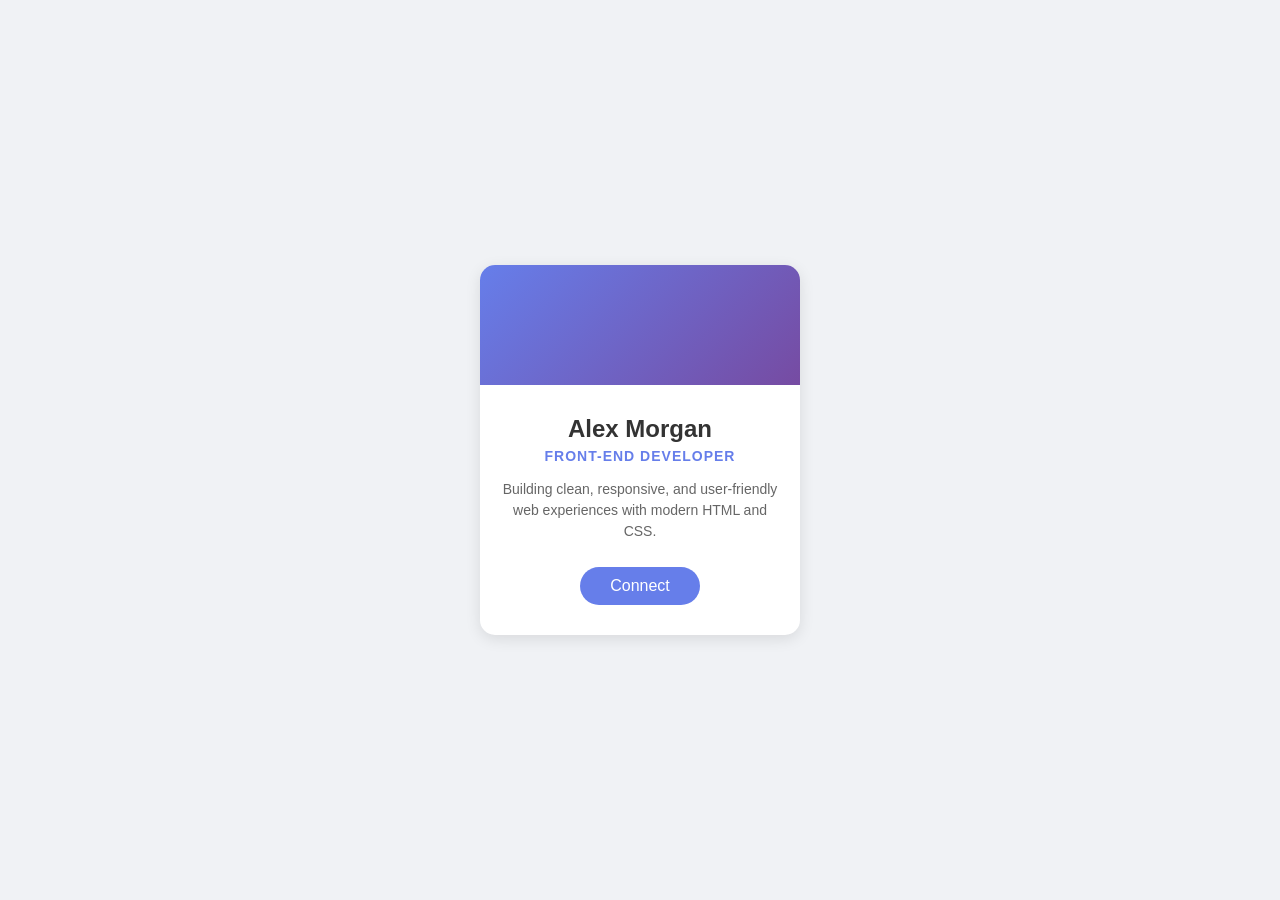
==== index.html @ 4572a7ae "lk" ====
<!DOCTYPE html>
<html lang="en">
<head>
    <meta charset="UTF-8">
    <meta name="viewport" content="width=device-width, initial-scale=1.0">
    <title>Profile Card</title>
    <link rel="stylesheet" href="style.css">
</head>
<body>

    <div class="card">
        <div class="card-image"></div>
        <div class="card-content">
            <h2>Alex Morgan</h2>
            <p class="title">Front-End Developer</p>
            <p class="bio">Building clean, responsive, and user-friendly web experiences with modern HTML and CSS.</p>
            <a href="#" class="btn">Connect</a>
        </div>
    </div>

</body>
</html>
---- style.css ----
/* Reset default margins and padding */
* {
    margin: 0;
    padding: 0;
    box-sizing: border-box;
    font-family: 'Segoe UI', Tahoma, Geneva, Verdana, sans-serif;
}

/* Center the card on the screen */
body {
    background-color: #f0f2f5;
    display: flex;
    justify-content: center;
    align-items: center;
    min-height: 100vh;
}

/* Main card design */
.card {
    background-color: #ffffff;
    border-radius: 15px;
    box-shadow: 0 4px 15px rgba(0, 0, 0, 0.1);
    overflow: hidden;
    width: 320px;
    text-align: center;
    transition: transform 0.3s ease;
}

/* Hover effect on card */
.card:hover {
    transform: translateY(-5px);
}

/* Top placeholder image decorative element */
.card-image {
    background: linear-gradient(135deg, #667eea 0%, #764ba2 100%);
    height: 120px;
}

/* Content positioning */
.card-content {
    padding: 30px 20px;
}

.card-content h2 {
    color: #333333;
    font-size: 24px;
    margin-bottom: 5px;
}

.card-content .title {
    color: #667eea;
    font-size: 14px;
    font-weight: 600;
    text-transform: uppercase;
    letter-spacing: 1px;
    margin-bottom: 15px;
}

.card-content .bio {
    color: #666666;
    font-size: 14px;
    line-height: 1.5;
    margin-bottom: 25px;
}

/* Interactive Action Button */
.btn {
    display: inline-block;
    background-color: #667eea;
    color: #ffffff;
    text-decoration: none;
    padding: 10px 30px;
    border-radius: 25px;
    font-weight: 500;
    transition: background-color 0.3s ease;
}

.btn:hover {
    background-color: #5a6fd6;



















    
}
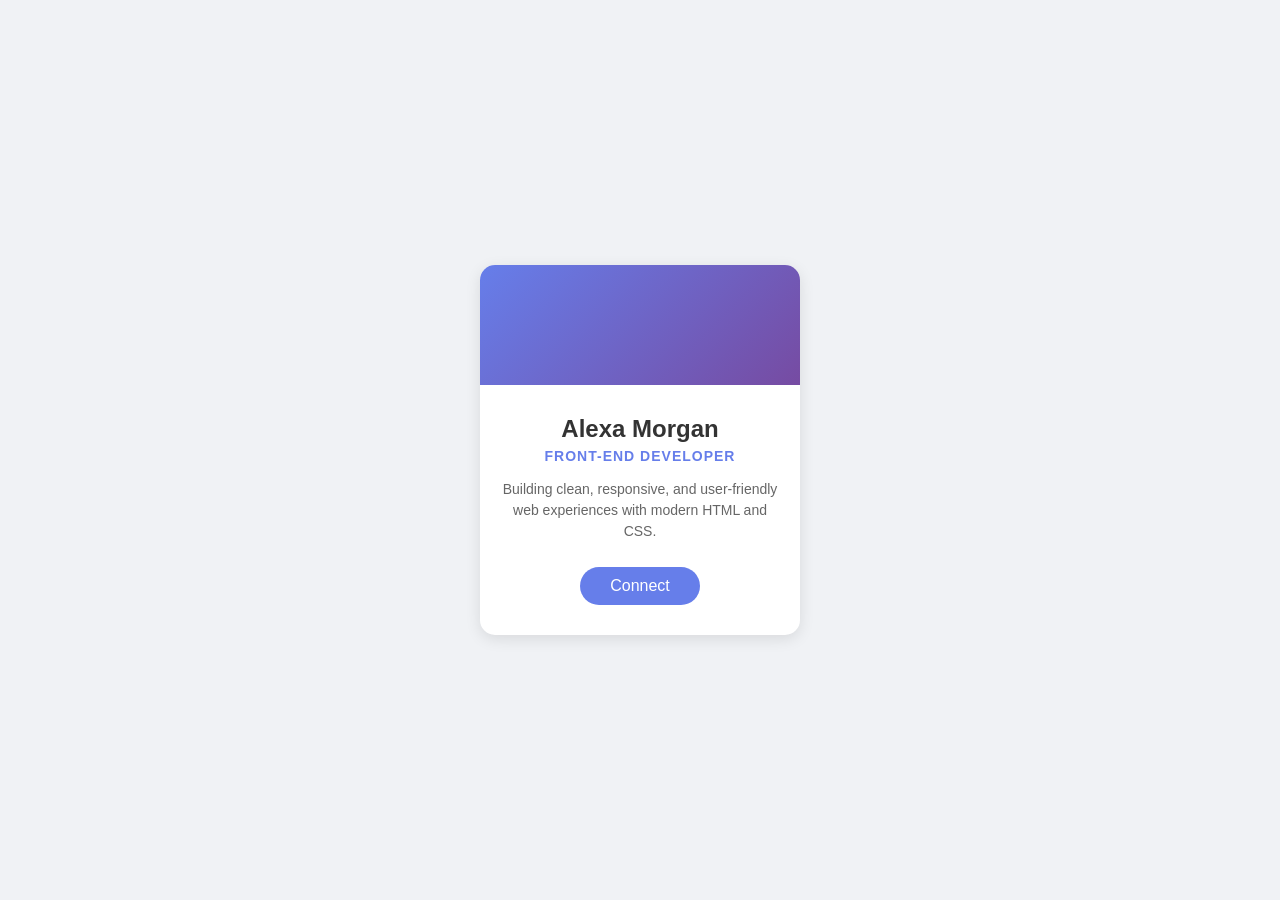
==== commit 07a09436: "kj" ====
--- a/index.html
+++ b/index.html
@@ -7,11 +7,13 @@
     <link rel="stylesheet" href="style.css">
 </head>
 <body>
+    
+
 
     <div class="card">
         <div class="card-image"></div>
         <div class="card-content">
-            <h2>Alex Morgan</h2>
+            <h2>Alexa Morgan</h2>
             <p class="title">Front-End Developer</p>
             <p class="bio">Building clean, responsive, and user-friendly web experiences with modern HTML and CSS.</p>
             <a href="#" class="btn">Connect</a>
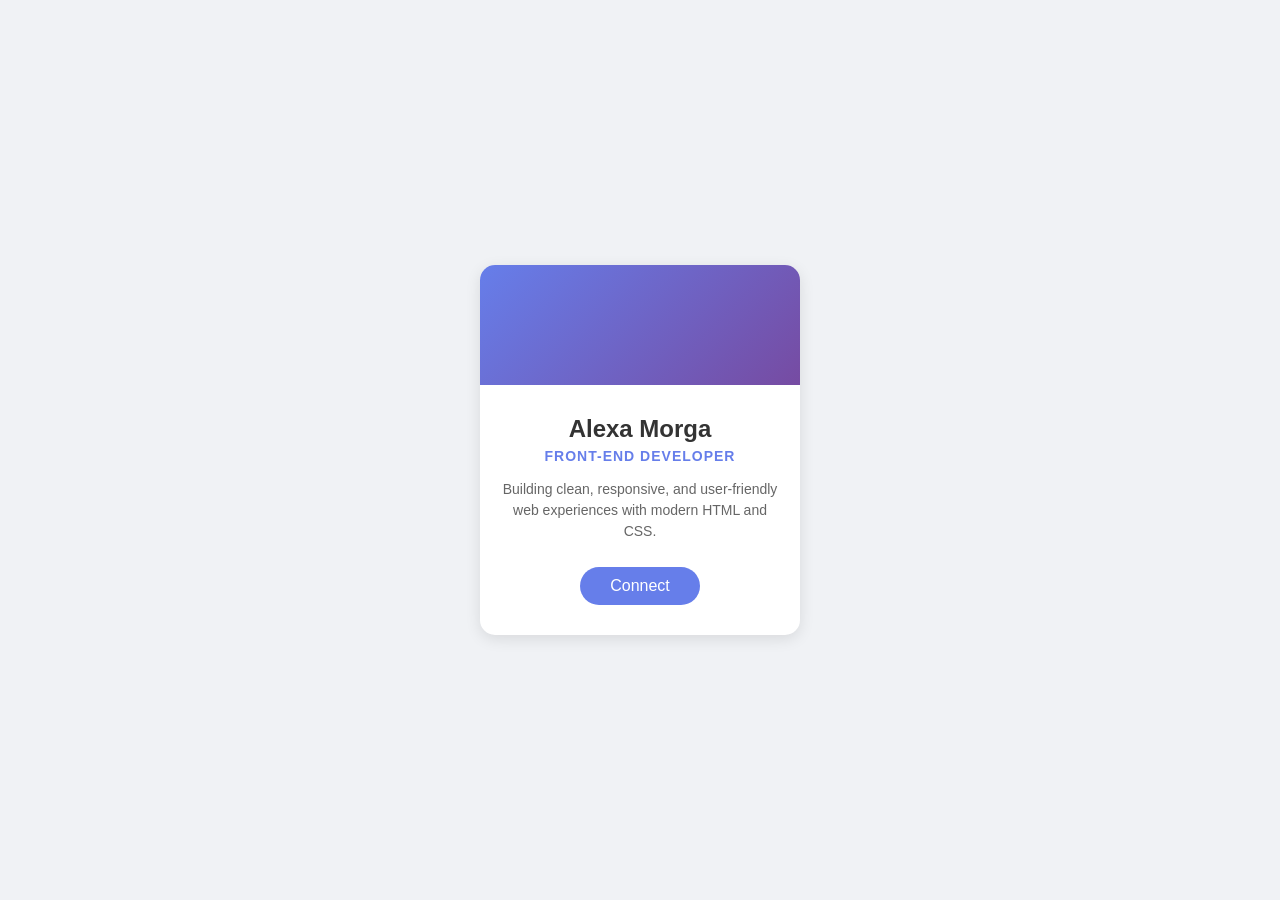
==== commit fe2f044e: "fhjk" ====
--- a/index.html
+++ b/index.html
@@ -13,7 +13,7 @@
     <div class="card">
         <div class="card-image"></div>
         <div class="card-content">
-            <h2>Alexa Morgan</h2>
+            <h2>Alexa Morga</h2>
             <p class="title">Front-End Developer</p>
             <p class="bio">Building clean, responsive, and user-friendly web experiences with modern HTML and CSS.</p>
             <a href="#" class="btn">Connect</a>
